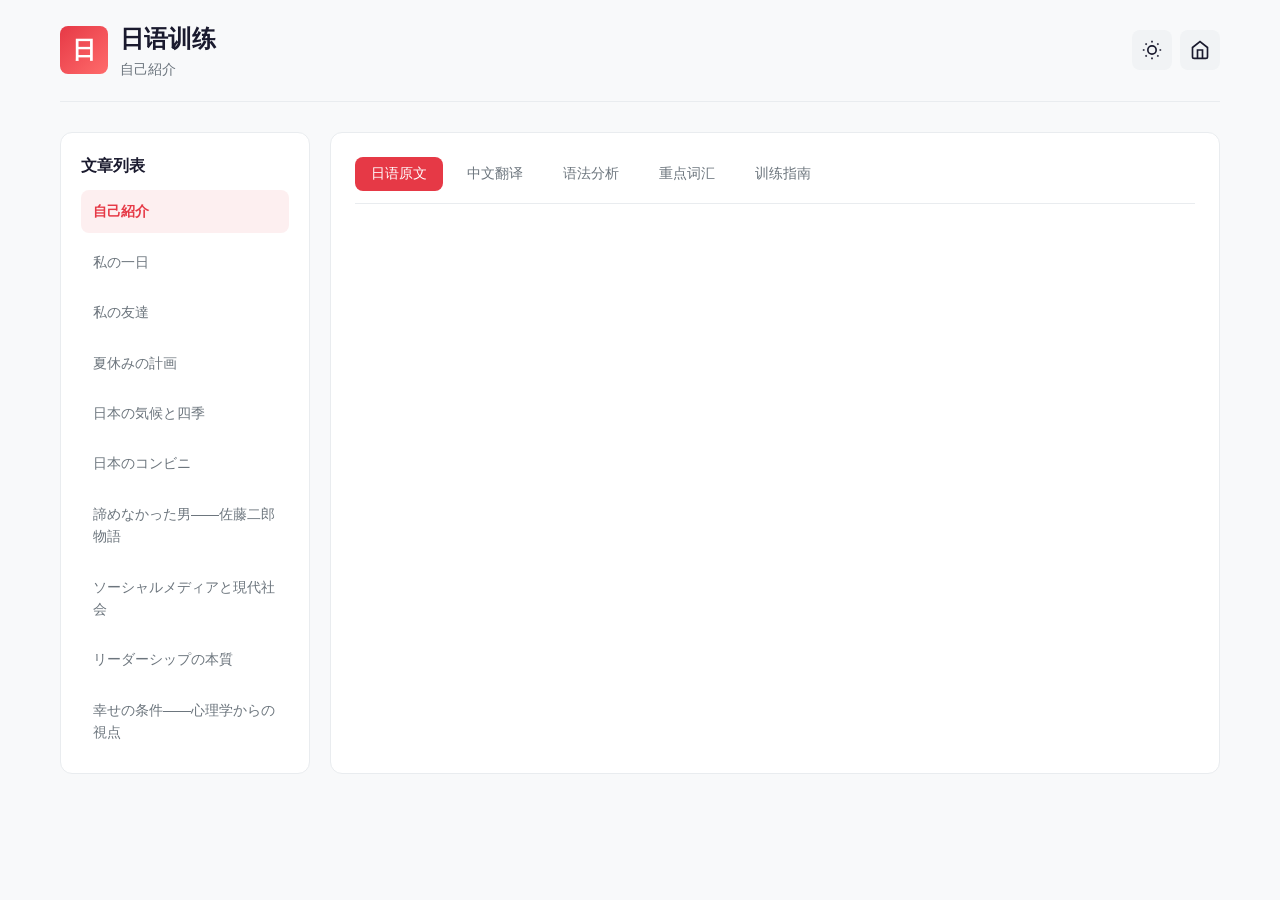
==== train.html @ 14abaa60 "MJ-Japanese: 10篇分级日语深度学习材料 (N5->N1)" ====
<!DOCTYPE html>
<html lang="ja">
<head>
    <meta charset="UTF-8">
    <meta name="viewport" content="width=device-width, initial-scale=1.0">
    <title>训练 - MJ日语</title>
    <link rel="stylesheet" href="style.css">
    <link rel="icon" href="icons/icon-192.png" type="image/png">
</head>
<body>
    <div class="container">
        <header class="header">
            <div class="logo">
                <span class="logo-icon">日</span>
                <div class="logo-text">
                    <h1>日语训练</h1>
                    <p class="subtitle" id="articleTitle">选择文章开始</p>
                </div>
            </div>
            <div class="header-actions">
                <button class="btn-icon" id="themeToggle" title="切换主题">
                    <svg viewBox="0 0 24 24" fill="none" stroke="currentColor" stroke-width="2">
                        <circle cx="12" cy="12" r="5"/>
                        <path d="M12 1v2M12 21v2M4.22 4.22l1.42 1.42M18.36 18.36l1.42 1.42M1 12h2M21 12h2M4.22 19.78l1.42-1.42M18.36 5.64l1.42-1.42"/>
                    </svg>
                </button>
                <a href="index.html" class="btn-icon" title="Home">
                    <svg viewBox="0 0 24 24" fill="none" stroke="currentColor" stroke-width="2">
                        <path d="M3 9l9-7 9 7v11a2 2 0 0 1-2 2H5a2 2 0 0 1-2-2z"/>
                        <polyline points="9 22 9 12 15 12 15 22"/>
                    </svg>
                </a>
            </div>
        </header>

        <main class="main">
            <div class="train-layout">
                <aside class="sidebar">
                    <h3>文章列表</h3>
                    <div class="article-list" id="articleList">
                        <!-- 文章列表动态生成 -->
                    </div>
                </aside>

                <section class="content-area">
                    <div class="content-placeholder" id="contentPlaceholder">
                        <div class="placeholder-icon">📖</div>
                        <h2>选择一篇文章开始训练</h2>
                        <p>从左侧列表选择文章，或点击首页的文章卡片</p>
                    </div>

                    <div class="content-active" id="contentActive" style="display:none;">
                        <div class="content-tabs">
                            <button class="tab-btn active" data-tab="japanese">日语原文</button>
                            <button class="tab-btn" data-tab="translation">中文翻译</button>
                            <button class="tab-btn" data-tab="analysis">语法分析</button>
                            <button class="tab-btn" data-tab="words">重点词汇</button>
                            <button class="tab-btn" data-tab="practice">训练指南</button>
                        </div>

                        <div class="tab-content" id="tabJapanese">
                            <div class="article-content" id="japaneseContent"></div>
                            <div class="audio-controls">
                                <button class="btn-audio" id="btnPlayJapanese" title="播放日语音频">
                                    <svg viewBox="0 0 24 24" fill="currentColor">
                                        <polygon points="5 3 19 12 5 21 5 3"/>
                                    </svg>
                                    播放日语
                                </button>
                                <button class="btn-audio" id="btnPauseAudio" title="暂停">
                                    <svg viewBox="0 0 24 24" fill="currentColor">
                                        <rect x="6" y="4" width="4" height="16"/>
                                        <rect x="14" y="4" width="4" height="16"/>
                                    </svg>
                                    暂停
                                </button>
                            </div>
                        </div>

                        <div class="tab-content" id="tabTranslation" style="display:none;">
                            <div class="article-content" id="chineseContent"></div>
                        </div>

                        <div class="tab-content" id="tabAnalysis" style="display:none;">
                            <div class="analysis-content" id="analysisContent"></div>
                        </div>

                        <div class="tab-content" id="tabWords" style="display:none;">
                            <div class="words-content" id="wordsContent"></div>
                        </div>

                        <div class="tab-content" id="tabPractice" style="display:none;">
                            <div class="practice-content" id="practiceContent"></div>
                        </div>
                    </div>
                </section>
            </div>
        </main>
    </div>

    <script src="data.js"></script>
    <script src="app.js"></script>
    <script>
        document.addEventListener('DOMContentLoaded', () => {
            initTheme();
            initTrainPage();
        });
    </script>
</body>
</html>
---- style.css ----
/* ===== MJ日语 - 十篇攻克法 样式表 ===== */

/* 主题变量 - 浅色模式 */
:root {
    --bg-primary: #F8F9FA;
    --bg-secondary: #FFFFFF;
    --bg-tertiary: #F1F3F5;
    --text-primary: #1A1A2E;
    --text-secondary: #6C757D;
    --accent: #E63946;
    --accent-light: #FF6B6B;
    --accent-bg: rgba(230, 57, 70, 0.08);
    --border: #E9ECEF;
    --shadow: 0 2px 8px rgba(0,0,0,0.06);
    --shadow-hover: 0 4px 16px rgba(0,0,0,0.12);
    --radius: 12px;
    --radius-sm: 8px;
    --transition: all 0.3s ease;
    
    /* 日语主题色 - 红色系 */
    --jp-red: #E63946;
    --jp-red-light: #FF6B6B;
    --jp-dark: #1A1A2E;
    --jp-gray: #6C757D;
    --jp-light-gray: #F1F3F5;
}

/* 深色模式 */
[data-theme="dark"] {
    --bg-primary: #1A1A2E;
    --bg-secondary: #16213E;
    --bg-tertiary: #0F3460;
    --text-primary: #FFFFFF;
    --text-secondary: #B0BEC5;
    --accent: #FF6B6B;
    --accent-light: #FF8A80;
    --accent-bg: rgba(255, 107, 107, 0.15);
    --border: #2C3E50;
    --shadow: 0 2px 8px rgba(0,0,0,0.3);
    --shadow-hover: 0 4px 16px rgba(0,0,0,0.4);
}

/* 全局样式 */
* {
    margin: 0;
    padding: 0;
    box-sizing: border-box;
}

body {
    font-family: 'Noto Sans JP', 'Hiragino Sans', 'Yu Gothic', sans-serif;
    background: var(--bg-primary);
    color: var(--text-primary);
    line-height: 1.6;
    min-height: 100vh;
}

.container {
    max-width: 1200px;
    margin: 0 auto;
    padding: 0 20px;
}

/* 头部样式 */
.header {
    display: flex;
    justify-content: space-between;
    align-items: center;
    padding: 20px 0;
    border-bottom: 1px solid var(--border);
    margin-bottom: 30px;
}

.logo {
    display: flex;
    align-items: center;
    gap: 12px;
}

.logo-icon {
    width: 48px;
    height: 48px;
    background: linear-gradient(135deg, var(--jp-red), var(--jp-red-light));
    color: white;
    display: flex;
    align-items: center;
    justify-content: center;
    border-radius: var(--radius-sm);
    font-size: 24px;
    font-weight: bold;
}

.logo-text h1 {
    font-size: 24px;
    font-weight: 700;
    color: var(--text-primary);
}

.subtitle {
    font-size: 14px;
    color: var(--text-secondary);
}

.header-actions {
    display: flex;
    gap: 8px;
}

.btn-icon {
    width: 40px;
    height: 40px;
    border: none;
    background: var(--bg-tertiary);
    color: var(--text-primary);
    border-radius: var(--radius-sm);
    cursor: pointer;
    display: flex;
    align-items: center;
    justify-content: center;
    transition: var(--transition);
    text-decoration: none;
}

.btn-icon:hover {
    background: var(--accent-bg);
    color: var(--accent);
}

.btn-icon svg {
    width: 20px;
    height: 20px;
}

/* 欢迎区域 */
.welcome-section {
    text-align: center;
    padding: 40px 0;
}

.welcome-title {
    font-size: 36px;
    font-weight: 700;
    margin-bottom: 12px;
    background: linear-gradient(135deg, var(--jp-red), var(--jp-red-light));
    -webkit-background-clip: text;
    -webkit-text-fill-color: transparent;
    background-clip: text;
}

.welcome-desc {
    font-size: 18px;
    color: var(--text-secondary);
}

/* 文章网格 */
.article-grid {
    display: grid;
    grid-template-columns: repeat(auto-fill, minmax(300px, 1fr));
    gap: 20px;
    margin: 40px 0;
}

.article-card {
    background: var(--bg-secondary);
    border: 1px solid var(--border);
    border-radius: var(--radius);
    padding: 24px;
    cursor: pointer;
    transition: var(--transition);
    position: relative;
    overflow: hidden;
}

.article-card:hover {
    transform: translateY(-4px);
    box-shadow: var(--shadow-hover);
    border-color: var(--accent);
}

.article-card.completed {
    border-color: #4ECDC4;
}

.article-number {
    position: absolute;
    top: 16px;
    right: 16px;
    width: 32px;
    height: 32px;
    background: var(--accent-bg);
    color: var(--accent);
    border-radius: 50%;
    display: flex;
    align-items: center;
    justify-content: center;
    font-weight: 700;
    font-size: 14px;
}

.article-card.completed .article-number {
    background: rgba(78, 205, 196, 0.15);
    color: #4ECDC4;
}

.article-title {
    font-size: 20px;
    font-weight: 600;
    margin-bottom: 8px;
    color: var(--text-primary);
}

.article-desc {
    font-size: 14px;
    color: var(--text-secondary);
    margin-bottom: 16px;
    line-height: 1.5;
}

.article-meta {
    display: flex;
    gap: 12px;
    font-size: 12px;
    color: var(--text-secondary);
}

.meta-item {
    display: flex;
    align-items: center;
    gap: 4px;
}

/* 快速操作 */
.quick-actions {
    display: grid;
    grid-template-columns: repeat(auto-fit, minmax(250px, 1fr));
    gap: 16px;
    margin: 40px 0;
}

.action-card {
    background: var(--bg-secondary);
    border: 1px solid var(--border);
    border-radius: var(--radius);
    padding: 20px;
    display: flex;
    align-items: center;
    gap: 16px;
    text-decoration: none;
    color: var(--text-primary);
    transition: var(--transition);
}

.action-card:hover {
    transform: translateY(-2px);
    box-shadow: var(--shadow-hover);
    border-color: var(--accent);
}

.action-icon {
    width: 48px;
    height: 48px;
    background: var(--accent-bg);
    color: var(--accent);
    border-radius: var(--radius-sm);
    display: flex;
    align-items: center;
    justify-content: center;
    font-size: 24px;
    flex-shrink: 0;
}

.action-text h3 {
    font-size: 16px;
    font-weight: 600;
    margin-bottom: 4px;
}

.action-text p {
    font-size: 14px;
    color: var(--text-secondary);
}

/* 训练页面布局 */
.train-layout {
    display: grid;
    grid-template-columns: 250px 1fr;
    gap: 20px;
    margin-top: 20px;
}

.sidebar {
    background: var(--bg-secondary);
    border: 1px solid var(--border);
    border-radius: var(--radius);
    padding: 20px;
    height: fit-content;
}

.sidebar h3 {
    font-size: 16px;
    font-weight: 600;
    margin-bottom: 12px;
    color: var(--text-primary);
}

.article-list {
    display: flex;
    flex-direction: column;
    gap: 8px;
}

.article-item {
    padding: 10px 12px;
    border-radius: var(--radius-sm);
    cursor: pointer;
    transition: var(--transition);
    font-size: 14px;
    color: var(--text-secondary);
}

.article-item:hover {
    background: var(--accent-bg);
    color: var(--accent);
}

.article-item.active {
    background: var(--accent-bg);
    color: var(--accent);
    font-weight: 600;
}

.content-area {
    background: var(--bg-secondary);
    border: 1px solid var(--border);
    border-radius: var(--radius);
    padding: 24px;
}

.content-placeholder {
    text-align: center;
    padding: 80px 20px;
    color: var(--text-secondary);
}

.placeholder-icon {
    font-size: 48px;
    margin-bottom: 16px;
}

.content-active {
    display: none;
}

/* 标签页 */
.content-tabs {
    display: flex;
    gap: 8px;
    margin-bottom: 20px;
    border-bottom: 1px solid var(--border);
    padding-bottom: 12px;
}

.tab-btn {
    padding: 8px 16px;
    border: none;
    background: transparent;
    color: var(--text-secondary);
    cursor: pointer;
    font-size: 14px;
    font-weight: 500;
    border-radius: var(--radius-sm);
    transition: var(--transition);
}

.tab-btn:hover {
    background: var(--accent-bg);
    color: var(--accent);
}

.tab-btn.active {
    background: var(--accent);
    color: white;
}

.tab-content {
    display: none;
}

.tab-content.active {
    display: block;
}

/* 文章内容 */
.article-content {
    font-size: 16px;
    line-height: 2;
    color: var(--text-primary);
}

.japanese-text {
    font-size: 18px;
    line-height: 2.2;
    margin-bottom: 20px;
}

.chinese-text {
    font-size: 15px;
    line-height: 2;
    color: var(--text-secondary);
    margin-bottom: 20px;
    padding: 16px;
    background: var(--bg-tertiary);
    border-radius: var(--radius-sm);
    border-left: 3px solid var(--accent-light);
}

.audio-controls {
    display: flex;
    gap: 12px;
    margin-top: 20px;
    padding-top: 20px;
    border-top: 1px solid var(--border);
}

.btn-audio {
    display: flex;
    align-items: center;
    gap: 8px;
    padding: 10px 20px;
    border: none;
    background: var(--accent-bg);
    color: var(--accent);
    border-radius: var(--radius-sm);
    cursor: pointer;
    font-size: 14px;
    font-weight: 500;
    transition: var(--transition);
}

.btn-audio:hover {
    background: var(--accent);
    color: white;
}

.btn-audio svg {
    width: 16px;
    height: 16px;
}

/* 语法分析 */
.analysis-content {
    font-size: 15px;
    line-height: 1.8;
}

.grammar-point {
    background: var(--bg-tertiary);
    border-left: 3px solid var(--accent);
    padding: 12px 16px;
    margin-bottom: 12px;
    border-radius: 0 var(--radius-sm) var(--radius-sm) 0;
}

.grammar-title {
    font-weight: 600;
    color: var(--accent);
    margin-bottom: 4px;
}

/* 词汇列表 */
.words-content {
    display: grid;
    gap: 12px;
}

.word-card {
    background: var(--bg-tertiary);
    border: 1px solid var(--border);
    border-radius: var(--radius-sm);
    padding: 16px;
    display: grid;
    grid-template-columns: 120px 1fr;
    gap: 12px;
    align-items: start;
}

.word-japanese {
    font-size: 18px;
    font-weight: 600;
    color: var(--accent);
}

.word-info {
    font-size: 14px;
    color: var(--text-secondary);
}

.word-meaning {
    font-weight: 600;
    color: var(--text-primary);
    margin-bottom: 4px;
}

/* 练习区域 */
.practice-content {
    display: grid;
    gap: 20px;
}

.practice-question {
    background: var(--bg-tertiary);
    border: 1px solid var(--border);
    border-radius: var(--radius-sm);
    padding: 20px;
}

.question-text {
    font-size: 16px;
    font-weight: 600;
    margin-bottom: 12px;
    color: var(--text-primary);
}

.question-options {
    display: grid;
    gap: 8px;
}

.option-btn {
    padding: 12px 16px;
    border: 1px solid var(--border);
    background: var(--bg-secondary);
    color: var(--text-primary);
    border-radius: var(--radius-sm);
    cursor: pointer;
    text-align: left;
    font-size: 14px;
    transition: var(--transition);
}

.option-btn:hover {
    border-color: var(--accent);
    background: var(--accent-bg);
}

.option-btn.correct {
    border-color: #4ECDC4;
    background: rgba(78, 205, 196, 0.15);
    color: #4ECDC4;
}

.option-btn.incorrect {
    border-color: var(--accent);
    background: var(--accent-bg);
    color: var(--accent);
}

/* 训练指南 */
.guide-section {
    background: var(--bg-tertiary);
    border: 1px solid var(--border);
    border-radius: var(--radius-sm);
    padding: 20px;
    margin-bottom: 16px;
}

.guide-title {
    font-size: 16px;
    font-weight: 700;
    color: var(--accent);
    margin-bottom: 12px;
    padding-bottom: 8px;
    border-bottom: 1px solid var(--border);
}

.guide-list {
    margin: 0;
    padding-left: 20px;
    font-size: 14px;
    line-height: 2;
    color: var(--text-primary);
}

.guide-list li {
    margin-bottom: 4px;
}

.guide-text {
    font-size: 14px;
    line-height: 1.8;
    color: var(--text-primary);
}

/* 进度页面 */
.progress-container {
    max-width: 800px;
    margin: 0 auto;
}

.progress-header {
    margin-bottom: 40px;
}

.progress-header h2 {
    font-size: 28px;
    font-weight: 700;
    margin-bottom: 24px;
    color: var(--text-primary);
}

.progress-stats {
    display: grid;
    grid-template-columns: repeat(auto-fit, minmax(150px, 1fr));
    gap: 16px;
}

.stat-card {
    background: var(--bg-secondary);
    border: 1px solid var(--border);
    border-radius: var(--radius);
    padding: 20px;
    text-align: center;
}

.stat-value {
    font-size: 36px;
    font-weight: 700;
    color: var(--accent);
    margin-bottom: 4px;
}

.stat-label {
    font-size: 14px;
    color: var(--text-secondary);
}

.progress-chart {
    margin-bottom: 40px;
}

.progress-chart h3 {
    font-size: 20px;
    font-weight: 600;
    margin-bottom: 16px;
    color: var(--text-primary);
}

.progress-bars {
    display: grid;
    gap: 12px;
}

.progress-bar-item {
    display: grid;
    grid-template-columns: 120px 1fr 50px;
    gap: 12px;
    align-items: center;
}

.progress-bar-label {
    font-size: 14px;
    color: var(--text-secondary);
}

.progress-bar-track {
    height: 8px;
    background: var(--bg-tertiary);
    border-radius: 4px;
    overflow: hidden;
}

.progress-bar-fill {
    height: 100%;
    background: linear-gradient(90deg, var(--accent), var(--accent-light));
    border-radius: 4px;
    transition: width 0.5s ease;
}

.progress-bar-value {
    font-size: 14px;
    font-weight: 600;
    color: var(--accent);
    text-align: right;
}

/* 活动列表 */
.recent-activity {
    margin-bottom: 40px;
}

.recent-activity h3 {
    font-size: 20px;
    font-weight: 600;
    margin-bottom: 16px;
    color: var(--text-primary);
}

.activity-list {
    display: grid;
    gap: 12px;
}

.activity-item {
    background: var(--bg-secondary);
    border: 1px solid var(--border);
    border-radius: var(--radius-sm);
    padding: 16px;
    display: flex;
    align-items: center;
    gap: 12px;
}

.activity-icon {
    width: 40px;
    height: 40px;
    background: var(--accent-bg);
    color: var(--accent);
    border-radius: 50%;
    display: flex;
    align-items: center;
    justify-content: center;
    font-size: 18px;
    flex-shrink: 0;
}

.activity-text {
    flex: 1;
}

.activity-title {
    font-size: 14px;
    font-weight: 600;
    color: var(--text-primary);
    margin-bottom: 2px;
}

.activity-time {
    font-size: 12px;
    color: var(--text-secondary);
}

/* 总结页面 */
.summary-container {
    max-width: 800px;
    margin: 0 auto;
}

.summary-header {
    display: flex;
    justify-content: space-between;
    align-items: center;
    margin-bottom: 30px;
}

.summary-header h2 {
    font-size: 28px;
    font-weight: 700;
    color: var(--text-primary);
}

.btn-primary {
    padding: 10px 24px;
    border: none;
    background: var(--accent);
    color: white;
    border-radius: var(--radius-sm);
    cursor: pointer;
    font-size: 14px;
    font-weight: 600;
    transition: var(--transition);
}

.btn-primary:hover {
    background: var(--accent-light);
    transform: translateY(-2px);
    box-shadow: var(--shadow-hover);
}

.summary-content {
    display: none;
}

.summary-placeholder {
    text-align: center;
    padding: 80px 20px;
    color: var(--text-secondary);
}

.summary-sections {
    display: grid;
    gap: 24px;
}

.summary-card {
    background: var(--bg-secondary);
    border: 1px solid var(--border);
    border-radius: var(--radius);
    padding: 24px;
}

.summary-card h3 {
    font-size: 20px;
    font-weight: 600;
    margin-bottom: 16px;
    color: var(--text-primary);
}

.summary-stats {
    display: grid;
    grid-template-columns: repeat(auto-fit, minmax(150px, 1fr));
    gap: 16px;
}

.summary-stat {
    text-align: center;
    padding: 16px;
    background: var(--bg-tertiary);
    border-radius: var(--radius-sm);
}

.summary-stat-value {
    font-size: 28px;
    font-weight: 700;
    color: var(--accent);
    margin-bottom: 4px;
}

.summary-stat-label {
    font-size: 14px;
    color: var(--text-secondary);
}

/* 文章掌握情况 */
.article-mastery {
    display: grid;
    gap: 12px;
}

.mastery-item {
    display: flex;
    align-items: center;
    gap: 12px;
    padding: 12px;
    background: var(--bg-tertiary);
    border-radius: var(--radius-sm);
}

.mastery-rank {
    width: 32px;
    height: 32px;
    background: var(--accent);
    color: white;
    border-radius: 50%;
    display: flex;
    align-items: center;
    justify-content: center;
    font-weight: 700;
    font-size: 14px;
    flex-shrink: 0;
}

.mastery-info {
    flex: 1;
}

.mastery-title {
    font-size: 14px;
    font-weight: 600;
    color: var(--text-primary);
    margin-bottom: 2px;
}

.mastery-score {
    font-size: 12px;
    color: var(--text-secondary);
}

/* 词汇总结 */
.vocabulary-summary {
    display: grid;
    gap: 8px;
}

.vocab-item {
    display: flex;
    align-items: center;
    gap: 12px;
    padding: 8px 12px;
    background: var(--bg-tertiary);
    border-radius: var(--radius-sm);
    font-size: 14px;
}

.vocab-japanese {
    font-weight: 600;
    color: var(--accent);
    min-width: 80px;
}

.vocab-meaning {
    color: var(--text-primary);
    flex: 1;
}

/* 学习建议 */
.learning-suggestions {
    display: grid;
    gap: 12px;
}

.suggestion-item {
    display: flex;
    align-items: start;
    gap: 12px;
    padding: 16px;
    background: var(--bg-tertiary);
    border-radius: var(--radius-sm);
}

.suggestion-icon {
    font-size: 20px;
    flex-shrink: 0;
}

.suggestion-text {
    font-size: 14px;
    color: var(--text-primary);
    line-height: 1.6;
}

/* 页脚 */
.footer {
    text-align: center;
    padding: 30px 0;
    margin-top: 60px;
    border-top: 1px solid var(--border);
    color: var(--text-secondary);
    font-size: 14px;
}

/* 响应式设计 */
@media (max-width: 768px) {
    .train-layout {
        grid-template-columns: 1fr;
    }
    
    .sidebar {
        order: 2;
    }
    
    .content-area {
        order: 1;
    }
    
    .welcome-title {
        font-size: 28px;
    }
    
    .article-grid {
        grid-template-columns: 1fr;
    }
    
    .progress-stats {
        grid-template-columns: repeat(2, 1fr);
    }
}

@media (max-width: 480px) {
    .header {
        flex-direction: column;
        gap: 16px;
        text-align: center;
    }
    
    .welcome-title {
        font-size: 24px;
    }
    
    .progress-stats {
        grid-template-columns: 1fr;
    }
}
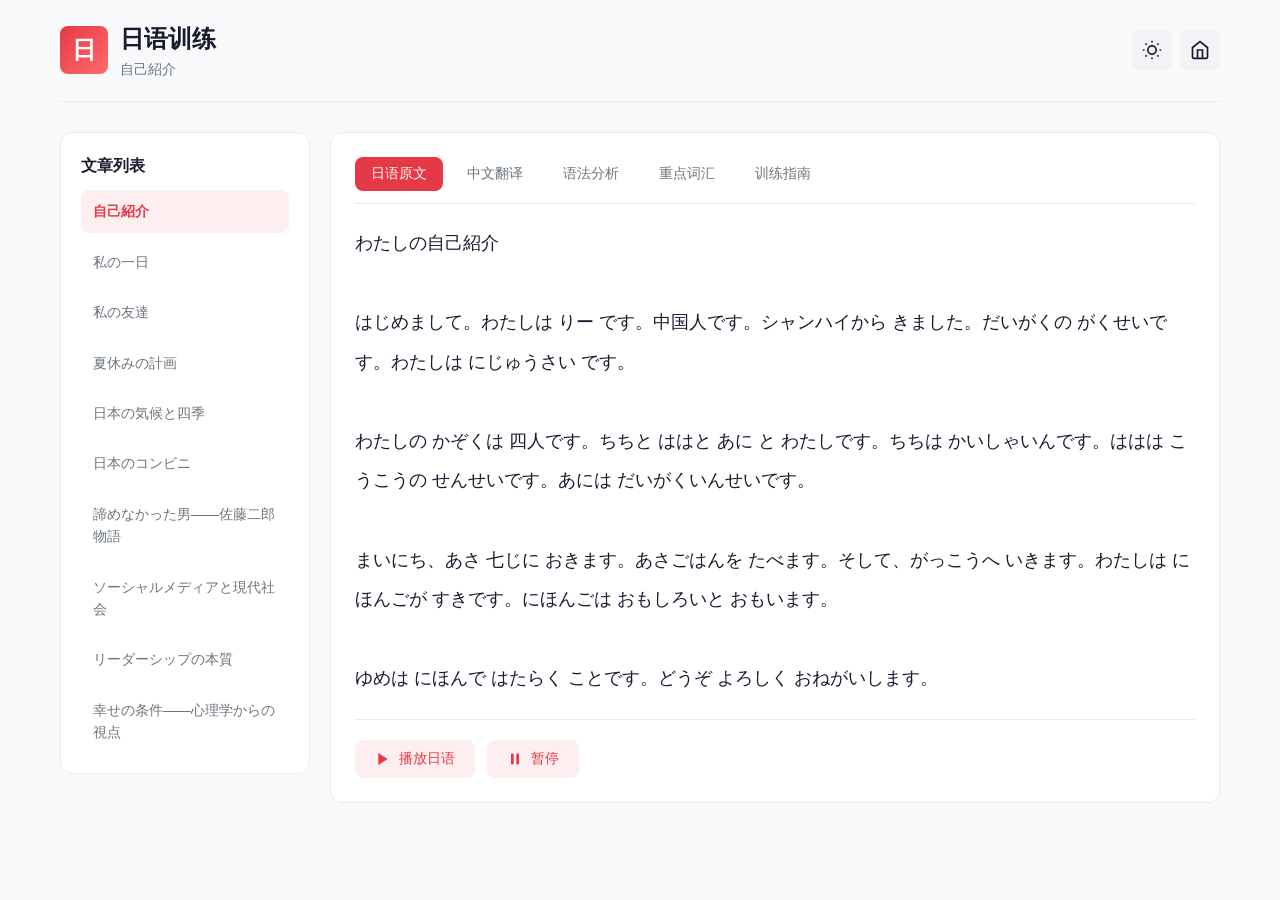
==== commit 0c2eb275: "修复手机端点击无反应：添加touch-action/user-select，修复标签页初始可见性" ====
--- a/train.html
+++ b/train.html
@@ -58,7 +58,7 @@
                             <button class="tab-btn" data-tab="practice">训练指南</button>
                         </div>
 
-                        <div class="tab-content" id="tabJapanese">
+                        <div class="tab-content" id="tabJapanese" style="display:block;">
                             <div class="article-content" id="japaneseContent"></div>
                             <div class="audio-controls">
                                 <button class="btn-audio" id="btnPlayJapanese" title="播放日语音频">
--- a/style.css
+++ b/style.css
@@ -45,6 +45,11 @@
     margin: 0;
     padding: 0;
     box-sizing: border-box;
+    -webkit-tap-highlight-color: transparent;
+}
+
+html {
+    touch-action: manipulation;
 }
 
 body {
@@ -53,6 +58,7 @@
     color: var(--text-primary);
     line-height: 1.6;
     min-height: 100vh;
+    -webkit-text-size-adjust: 100%;
 }
 
 .container {
@@ -119,6 +125,8 @@
     justify-content: center;
     transition: var(--transition);
     text-decoration: none;
+    touch-action: manipulation;
+    -webkit-tap-highlight-color: transparent;
 }
 
 .btn-icon:hover {
@@ -169,12 +177,21 @@
     transition: var(--transition);
     position: relative;
     overflow: hidden;
-}
-
-.article-card:hover {
-    transform: translateY(-4px);
-    box-shadow: var(--shadow-hover);
-    border-color: var(--accent);
+    touch-action: manipulation;
+    user-select: none;
+    -webkit-user-select: none;
+}
+
+@media (hover: hover) {
+    .article-card:hover {
+        transform: translateY(-4px);
+        box-shadow: var(--shadow-hover);
+        border-color: var(--accent);
+    }
+}
+
+.article-card:active {
+    transform: scale(0.98);
 }
 
 .article-card.completed {
@@ -248,12 +265,21 @@
     text-decoration: none;
     color: var(--text-primary);
     transition: var(--transition);
-}
-
-.action-card:hover {
-    transform: translateY(-2px);
-    box-shadow: var(--shadow-hover);
-    border-color: var(--accent);
+    touch-action: manipulation;
+    user-select: none;
+    -webkit-user-select: none;
+}
+
+@media (hover: hover) {
+    .action-card:hover {
+        transform: translateY(-2px);
+        box-shadow: var(--shadow-hover);
+        border-color: var(--accent);
+    }
+}
+
+.action-card:active {
+    transform: scale(0.98);
 }
 
 .action-icon {
@@ -316,6 +342,9 @@
     transition: var(--transition);
     font-size: 14px;
     color: var(--text-secondary);
+    touch-action: manipulation;
+    user-select: none;
+    -webkit-user-select: none;
 }
 
 .article-item:hover {
@@ -370,6 +399,10 @@
     font-weight: 500;
     border-radius: var(--radius-sm);
     transition: var(--transition);
+    touch-action: manipulation;
+    user-select: none;
+    -webkit-user-select: none;
+    -webkit-tap-highlight-color: transparent;
 }
 
 .tab-btn:hover {
@@ -435,6 +468,9 @@
     font-size: 14px;
     font-weight: 500;
     transition: var(--transition);
+    touch-action: manipulation;
+    user-select: none;
+    -webkit-user-select: none;
 }
 
 .btn-audio:hover {
@@ -479,9 +515,15 @@
     border-radius: var(--radius-sm);
     padding: 16px;
     display: grid;
-    grid-template-columns: 120px 1fr;
-    gap: 12px;
+    grid-template-columns: 1fr 1fr;
+    gap: 12px 16px;
     align-items: start;
+}
+
+.word-main {
+    display: flex;
+    align-items: center;
+    gap: 8px;
 }
 
 .word-japanese {
@@ -490,6 +532,53 @@
     color: var(--accent);
 }
 
+.word-speak-btn {
+    flex-shrink: 0;
+    width: 32px;
+    height: 32px;
+    border: 1px solid var(--border);
+    border-radius: 50%;
+    background: var(--bg-secondary);
+    color: var(--accent);
+    cursor: pointer;
+    display: flex;
+    align-items: center;
+    justify-content: center;
+    transition: var(--transition);
+    touch-action: manipulation;
+    -webkit-tap-highlight-color: transparent;
+}
+
+.word-speak-btn:hover {
+    background: var(--accent);
+    color: #fff;
+    border-color: var(--accent);
+}
+
+.word-speak-btn.speaking {
+    background: var(--accent);
+    color: #fff;
+    border-color: var(--accent);
+    animation: pulse-speak 0.6s ease-in-out infinite;
+}
+
+@keyframes pulse-speak {
+    0%, 100% { transform: scale(1); }
+    50% { transform: scale(1.15); }
+}
+
+.word-speak-hint {
+    cursor: pointer;
+    font-size: 12px;
+    opacity: 0.6;
+    transition: opacity 0.2s;
+    margin-left: 4px;
+}
+
+.word-speak-hint:hover {
+    opacity: 1;
+}
+
 .word-info {
     font-size: 14px;
     color: var(--text-secondary);
@@ -536,6 +625,9 @@
     text-align: left;
     font-size: 14px;
     transition: var(--transition);
+    touch-action: manipulation;
+    user-select: none;
+    -webkit-user-select: none;
 }
 
 .option-btn:hover {
@@ -768,6 +860,10 @@
     font-size: 14px;
     font-weight: 600;
     transition: var(--transition);
+    touch-action: manipulation;
+    user-select: none;
+    -webkit-user-select: none;
+    -webkit-tap-highlight-color: transparent;
 }
 
 .btn-primary:hover {
